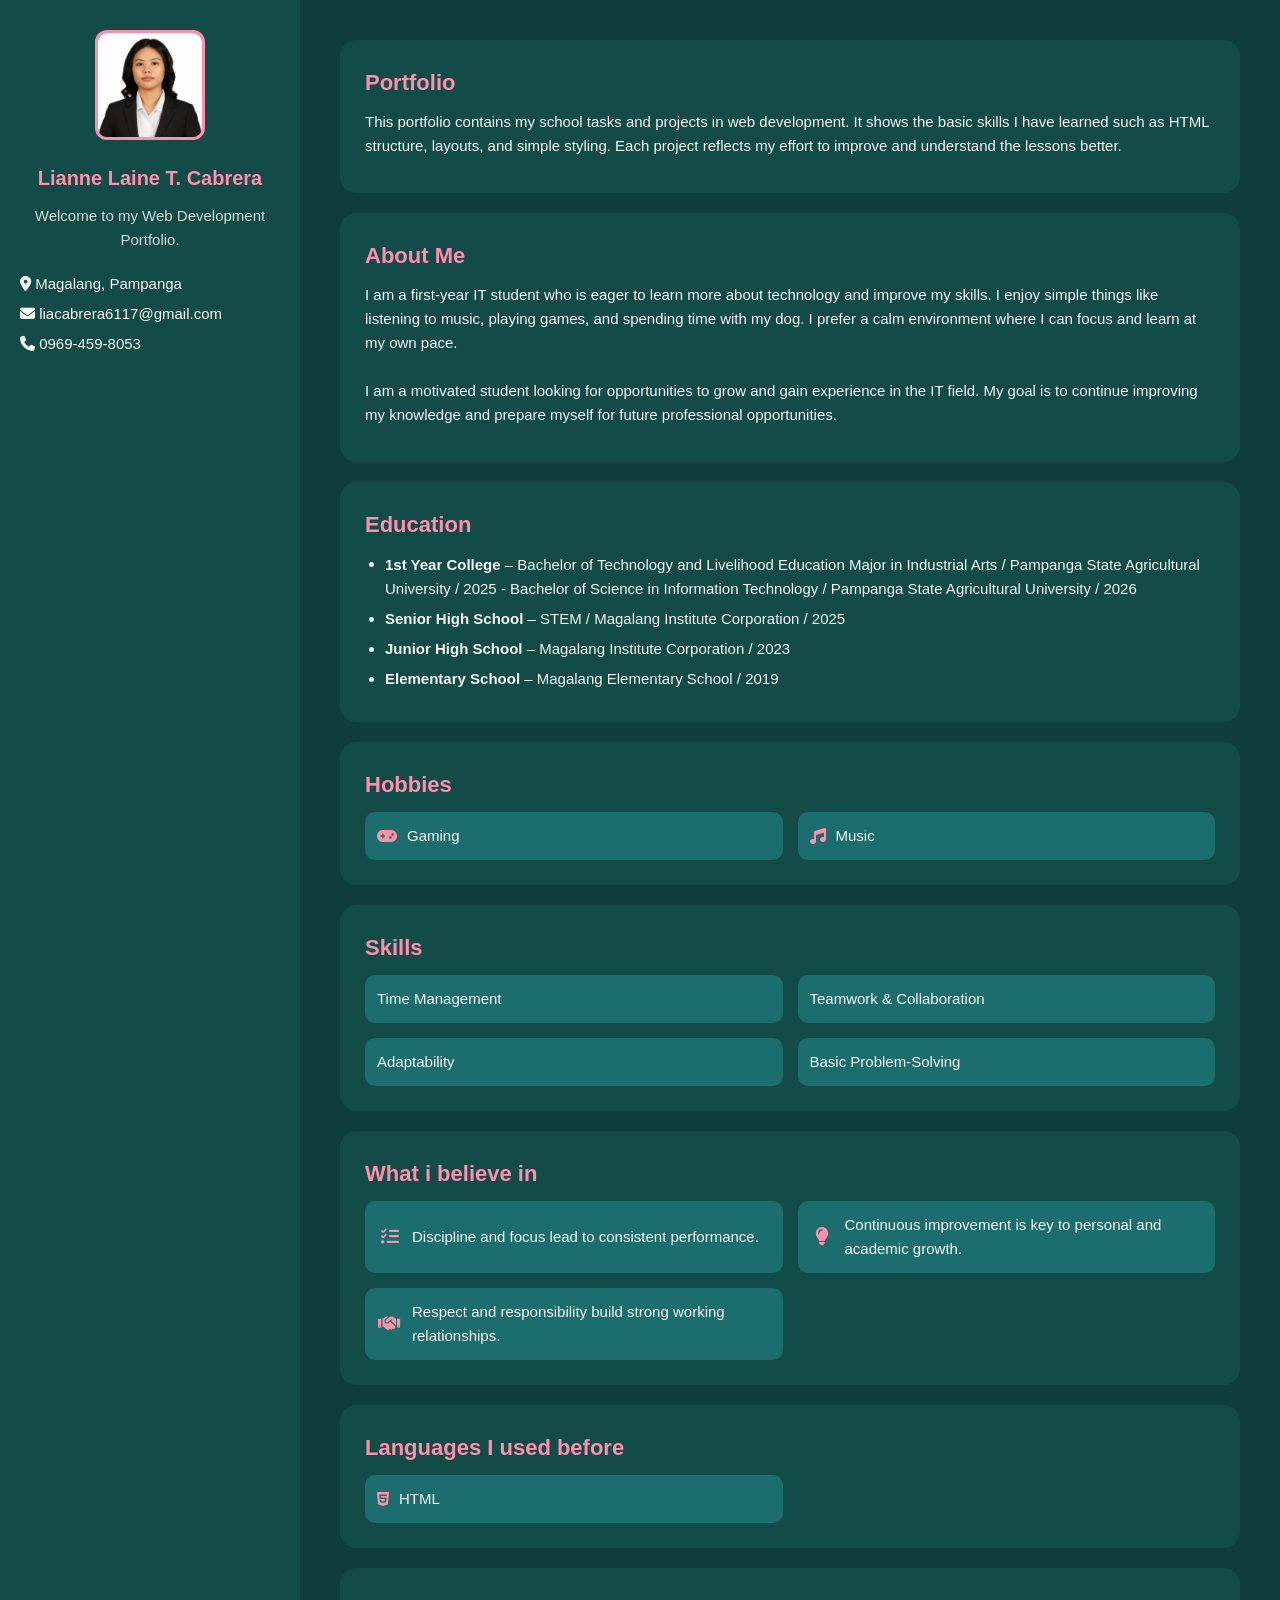
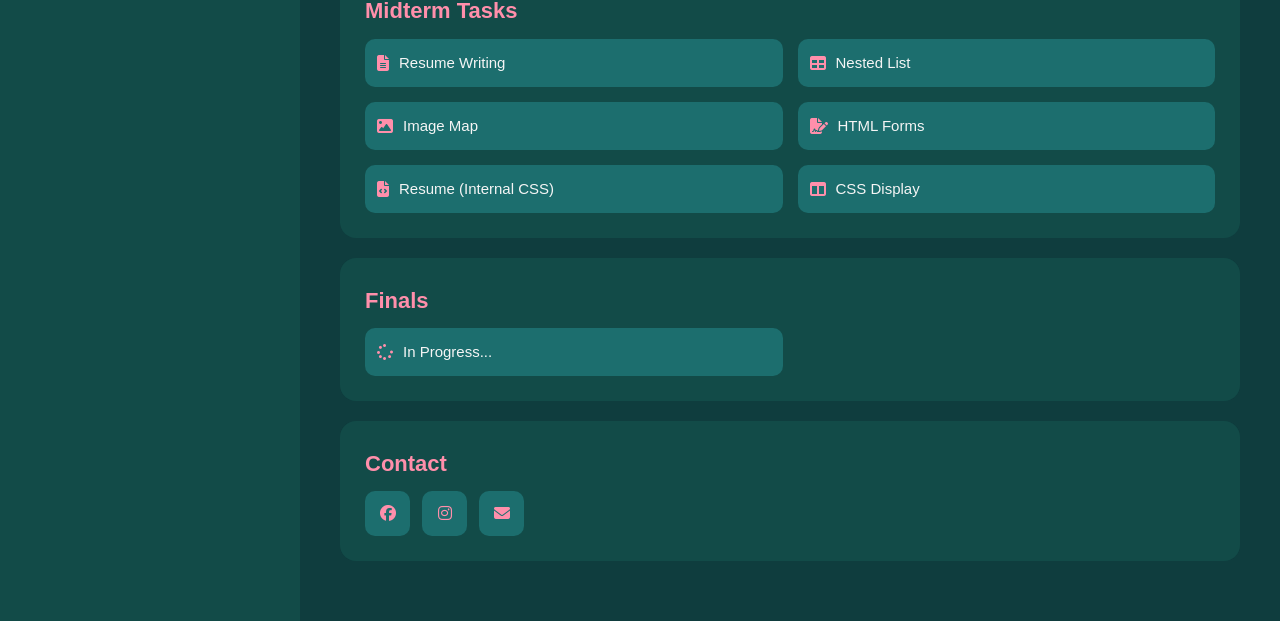
==== index.html @ 60ce7690 "Update index.html" ====
<!DOCTYPE html>
<html lang="en">
<head>
<meta charset="UTF-8">
<meta name="viewport" content="width=device-width, initial-scale=1.0">
<title>Portfolio - Lianne Cabrera</title>

<link rel="stylesheet" href="https://cdnjs.cloudflare.com/ajax/libs/font-awesome/6.6.0/css/all.min.css">

<style>
* {
    margin: 0;
    padding: 0;
    box-sizing: border-box;
}

body {
    background: #0f3d3e;
    color: #f5f5f5;
    font-family: 'Segoe UI', sans-serif;
    font-size: 15px;
    line-height: 1.6;
}

.container {
    display: flex;
    min-height: 100vh;
}

.sidebar {
    width: 300px;
    background: rgba(19, 78, 74, 0.85);
    backdrop-filter: blur(10px);
    padding: 30px 20px;
    text-align: center;
}

.sidebar img {
    width: 110px;
    height: 110px;
    border-radius: 12px;
    object-fit: cover;
    border: 3px solid #ff8fab;
    margin-bottom: 15px;
}

.sidebar h2 {
    color: #ff8fab;
    font-size: 20px;
    margin-bottom: 5px;
}

.sidebar .welcome {
    opacity: 0.85;
    margin: 10px 0 15px;
}

.info {
    text-align: left;
    margin-top: 20px;
}

.info p {
    margin: 6px 0;
}

.content {
    flex: 1;
    padding: 40px;
}

.section {
    background: rgba(19, 78, 74, 0.85);
    backdrop-filter: blur(10px);
    padding: 25px;
    border-radius: 16px;
    margin-bottom: 20px;
    transition: 0.3s;
}

.section:hover {
    transform: translateY(-4px);
    box-shadow: 0 8px 20px rgba(0,0,0,0.4);
}

.section h2 {
    color: #ff8fab;
    font-size: 22px;
    margin-bottom: 10px;
}

p {
    margin-bottom: 10px;
}

.grid {
    display: grid;
    grid-template-columns: repeat(2, 1fr);
    gap: 15px;
}

.box,
.project-box,
.belief-box {
    background: #1c6e6e;
    padding: 12px;
    border-radius: 10px;
    display: flex;
    align-items: center;
    gap: 10px;
    text-decoration: none;
    color: #f5f5f5;
    transition: 0.25s;
}

.box i,
.project-box i {
    color: #ff8fab;
    font-size: 16px;
}

.belief-box {
    text-align: left;
}

.belief-box i {
    color: #ff8fab;
    font-size: 18px;
    min-width: 25px;
    text-align: center;
}

.belief-box p {
    margin: 0;
}

.box:hover,
.project-box:hover,
.belief-box:hover {
    background: #ff8fab;
    color: #0f3d3e;
    transform: translateY(-2px);
}

.box:hover i,
.project-box:hover i,
.belief-box:hover i {
    color: #0f3d3e;
}

.contact-grid {
    display: flex;
    gap: 12px;
}

.contact-grid .project-box {
    width: 45px;
    height: 45px;
    justify-content: center;
}

ul {
    padding-left: 20px;
}

li {
    margin-bottom: 6px;
}

@media (max-width: 900px) {
    .container {
        flex-direction: column;
    }

    .sidebar {
        width: 100%;
    }

    .content {
        padding: 20px;
    }

    .grid {
        grid-template-columns: 1fr;
    }

    .contact-grid {
        justify-content: center;
    }
}
</style>
</head>

<body>

<div class="container">

    <div class="sidebar">

        <img src="./images/maw.PNG">

        <h2>Lianne Laine T. Cabrera</h2>

        <p class="welcome">
            Welcome to my Web Development Portfolio.
        </p>

        <div class="info">
            <p><i class="fas fa-map-marker-alt"></i> Magalang, Pampanga</p>
            <p><i class="fas fa-envelope"></i> liacabrera6117@gmail.com</p>
            <p><i class="fas fa-phone"></i> 0969-459-8053</p>
        </div>
    </div>

    <div class="content">

        <div class="section">
            <h2>Portfolio</h2>
            <p>This portfolio contains my school tasks and projects in web development. It shows the basic skills I have learned such as HTML structure, layouts, and simple styling. Each project reflects my effort to improve and understand the lessons better.</p>
        </div>

     <div class="section">
            <h2>About Me</h2>
            <p>
                I am a first-year IT student who is eager to learn more about technology and improve my skills. I enjoy simple things like listening to music, playing games, and spending time with my dog. I prefer a calm environment where I can focus and learn at my own pace.
                <br><br>
                I am a motivated student looking for opportunities to grow and gain experience in the IT field. My goal is to continue improving my knowledge and prepare myself for future professional opportunities.
            </p>
        </div>

        <div class="section">
            <h2>Education</h2>
            <ul>
                <li><strong>1st Year College</strong> – Bachelor of Technology and Livelihood Education Major in Industrial Arts / Pampanga State Agricultural University / 2025 - Bachelor of Science in Information Technology / Pampanga State Agricultural University / 2026</li>
                <li><strong>Senior High School</strong> – STEM / Magalang Institute Corporation / 2025</li>
                <li><strong>Junior High School</strong> – Magalang Institute Corporation / 2023</li>
                <li><strong>Elementary School</strong> – Magalang Elementary School / 2019</li>
            </ul>
        </div>

        <div class="section">
            <h2>Hobbies</h2>
            <div class="grid">
                <div class="box"><i class="fas fa-gamepad"></i> Gaming</div>
                <div class="box"><i class="fas fa-music"></i> Music</div>
            </div>
        </div>

        <div class="section">
            <h2>Skills</h2>
            <div class="grid">
                <div class="box">Time Management</div>
                <div class="box">Teamwork & Collaboration</div>
                <div class="box">Adaptability</div>
                <div class="box">Basic Problem-Solving</div>
            </div>
        </div>

        <div class="section">
            <h2>What i believe in</h2>
            <div class="grid">
                <div class="belief-box">
                    <i class="fas fa-tasks"></i>
                    <p>Discipline and focus lead to consistent performance.</p>
                </div>
                
                <div class="belief-box">
                    <i class="fas fa-lightbulb"></i>
                    <p>Continuous improvement is key to personal and academic growth.</p>
                </div>

                <div class="belief-box">
                    <i class="fas fa-handshake"></i>
                    <p>Respect and responsibility build strong working relationships.</p>
                </div>
            </div>
        </div>

        <div class="section">
            <h2>Languages I used before</h2>
            <div class="grid">
                <div class="box"><i class="fab fa-html5"></i> HTML</div>
            </div>
        </div>
        
        <div class="section">
            <h2>Midterm Tasks</h2>
            <div class="grid">
                <a href="https://liacabreraa.github.io/WS101/LLTCCodes/ResumeLLTC.html" class="project-box"><i class="fas fa-file-alt"></i>Resume Writing</a>
                <a href="https://liacabreraa.github.io/WS101/LLTCCodes/MTLabTask2NL.html" class="project-box"><i class="fas fa-table"></i>Nested List</a>
                <a href="https://liacabreraa.github.io/WS101/LLTCCodes/MTLabTask3ImgMap.html" class="project-box"><i class="fas fa-image"></i>Image Map</a>
                <a href="https://liacabreraa.github.io/WS101/LLTCCodes/MTLT4HTMLForms.html" class="project-box"><i class="fas fa-file-signature"></i>HTML Forms</a>
                <a href="https://liacabreraa.github.io/WS101/LLTCCodes/LLTCResumeCSS.html" class="project-box"><i class="fas fa-file-code"></i> Resume (Internal CSS)</a>
                <a href="https://liacabreraa.github.io/WS101/LLTCCodes/MTLT6CSSDisplay.html" class="project-box"><i class="fas fa-columns"></i>CSS Display</a>
            </div>
        </div>

     <div class="section">
            <h2>Finals</h2>
            <div class="grid">
                <div class="project-box"><i class="fas fa-spinner fa-spin"></i> In Progress...</div>
            </div>
        </div>

        <div class="section">
            <h2>Contact</h2>
            <div class="contact-grid">
                <a href="https://www.facebook.com/cabreralia.01" class="project-box"><i class="fab fa-facebook"></i></a>
                <a href="https://www.instagram.com/snjsjdjsjweujsjsilyws/" class="project-box"><i class="fab fa-instagram"></i></a>
                <a href="https://mail.google.com/mail/?view=cm&fs=1&to=liacabrera6117@gmail.com" class="project-box"><i class="fas fa-envelope"></i></a>
            </div>
        </div>
        
    </div>
</div>

</body>
</html>
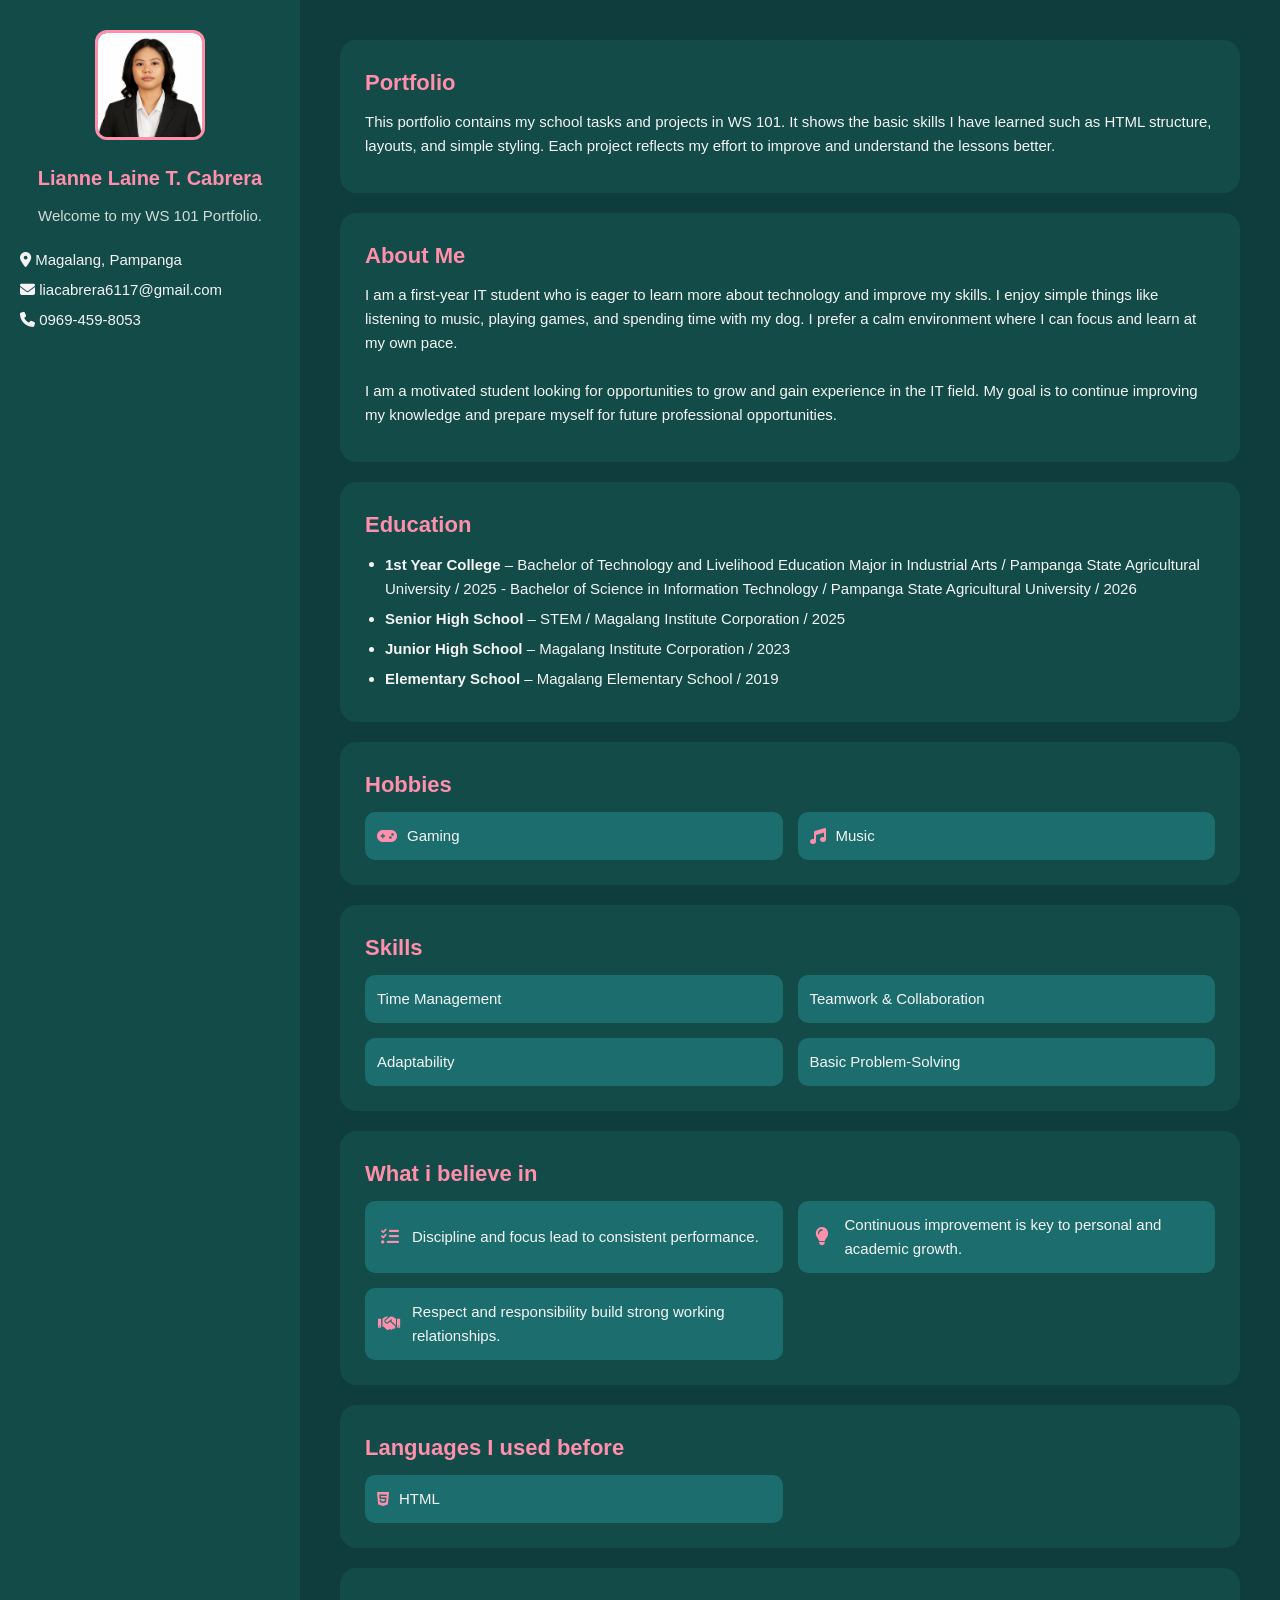
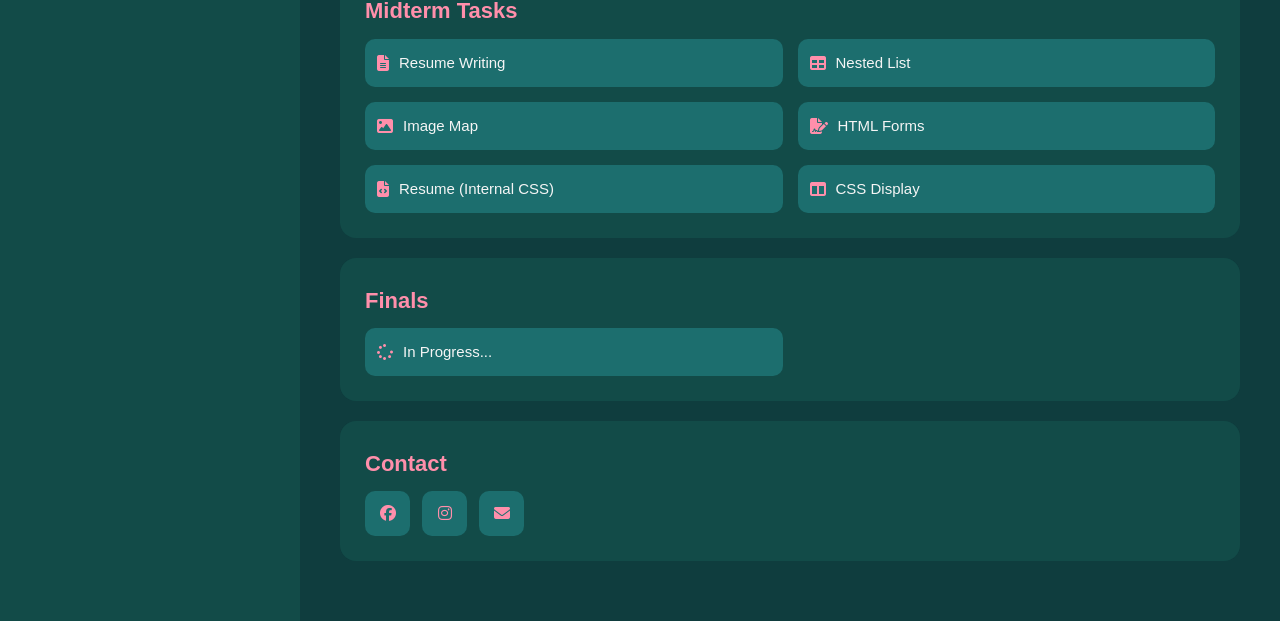
==== commit 0391a3d7: "Update index.html" ====
--- a/index.html
+++ b/index.html
@@ -197,12 +197,12 @@
 
     <div class="sidebar">
 
-        <img src="./images/maw.PNG">
+        <img src="images/maw.PNG">
 
         <h2>Lianne Laine T. Cabrera</h2>
 
         <p class="welcome">
-            Welcome to my Web Development Portfolio.
+            Welcome to my WS 101 Portfolio.
         </p>
 
         <div class="info">
@@ -216,7 +216,7 @@
 
         <div class="section">
             <h2>Portfolio</h2>
-            <p>This portfolio contains my school tasks and projects in web development. It shows the basic skills I have learned such as HTML structure, layouts, and simple styling. Each project reflects my effort to improve and understand the lessons better.</p>
+            <p>This portfolio contains my school tasks and projects in WS 101. It shows the basic skills I have learned such as HTML structure, layouts, and simple styling. Each project reflects my effort to improve and understand the lessons better.</p>
         </div>
 
      <div class="section">
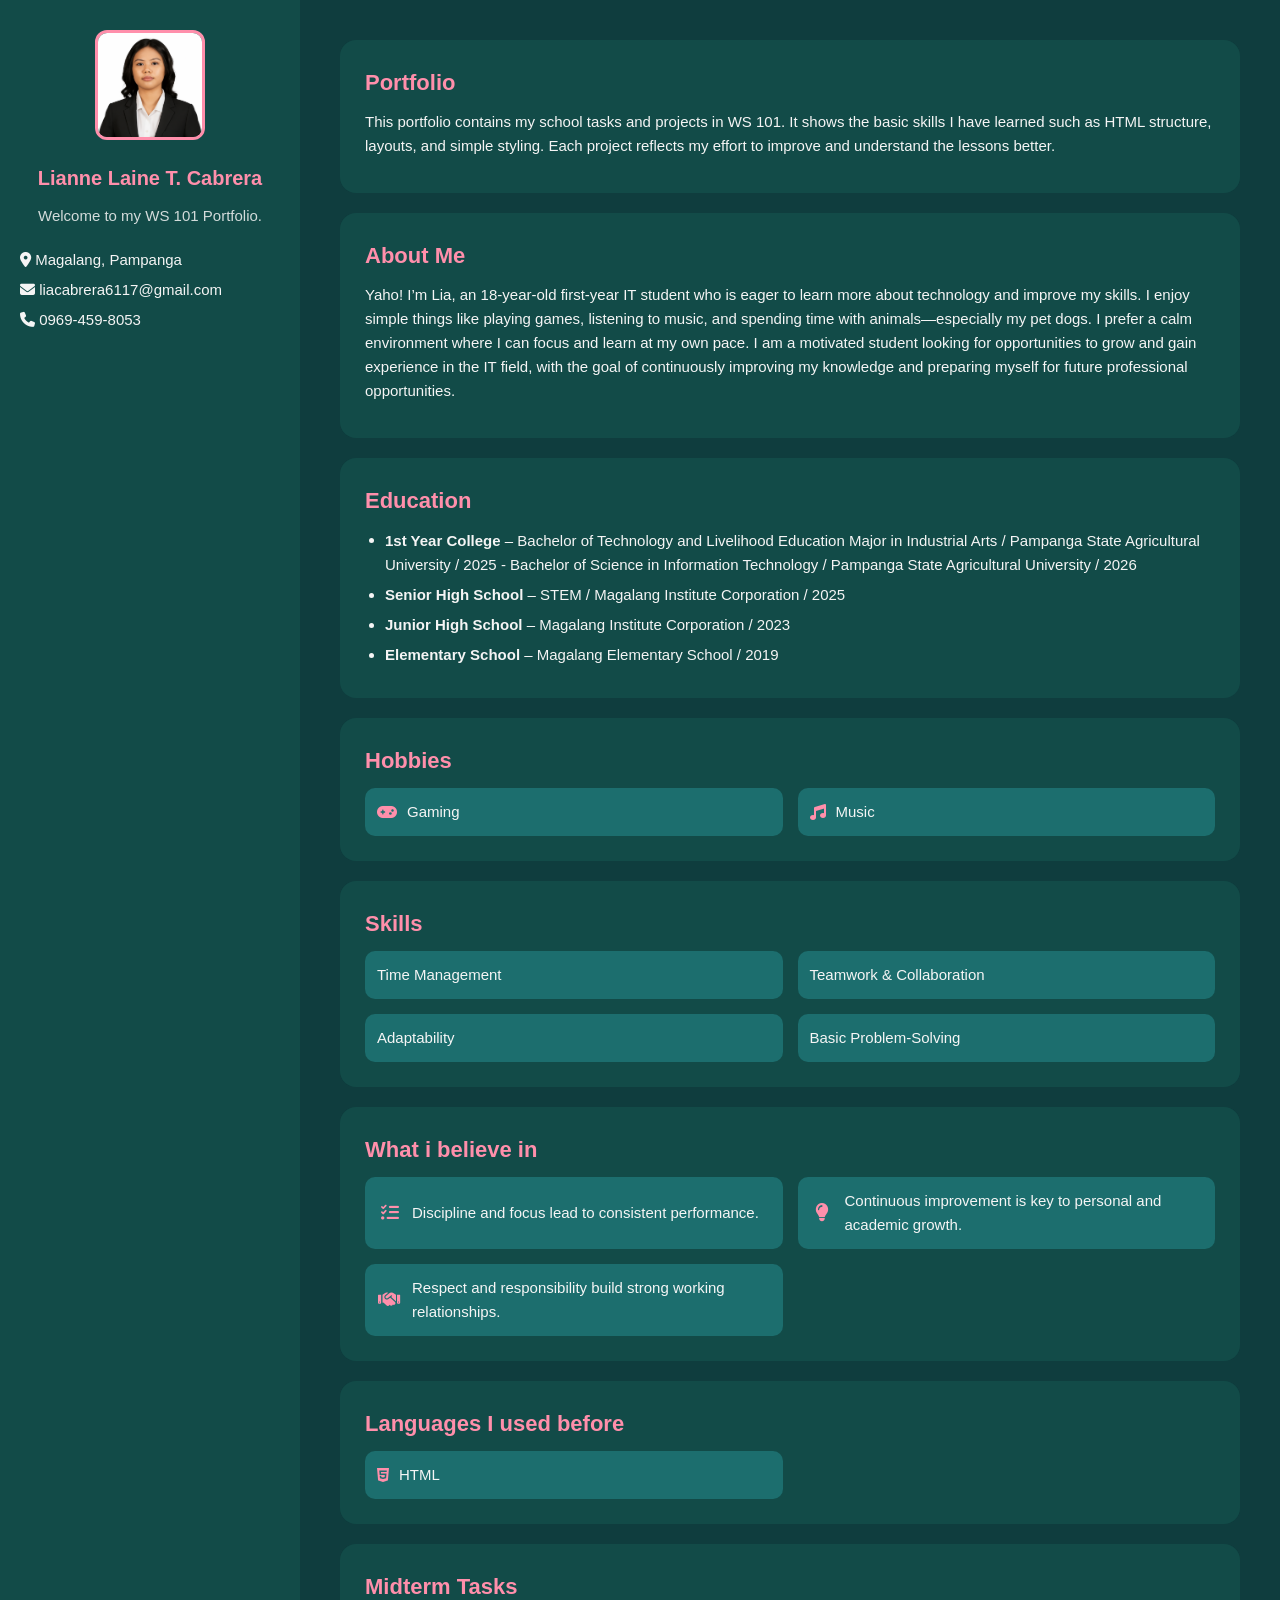
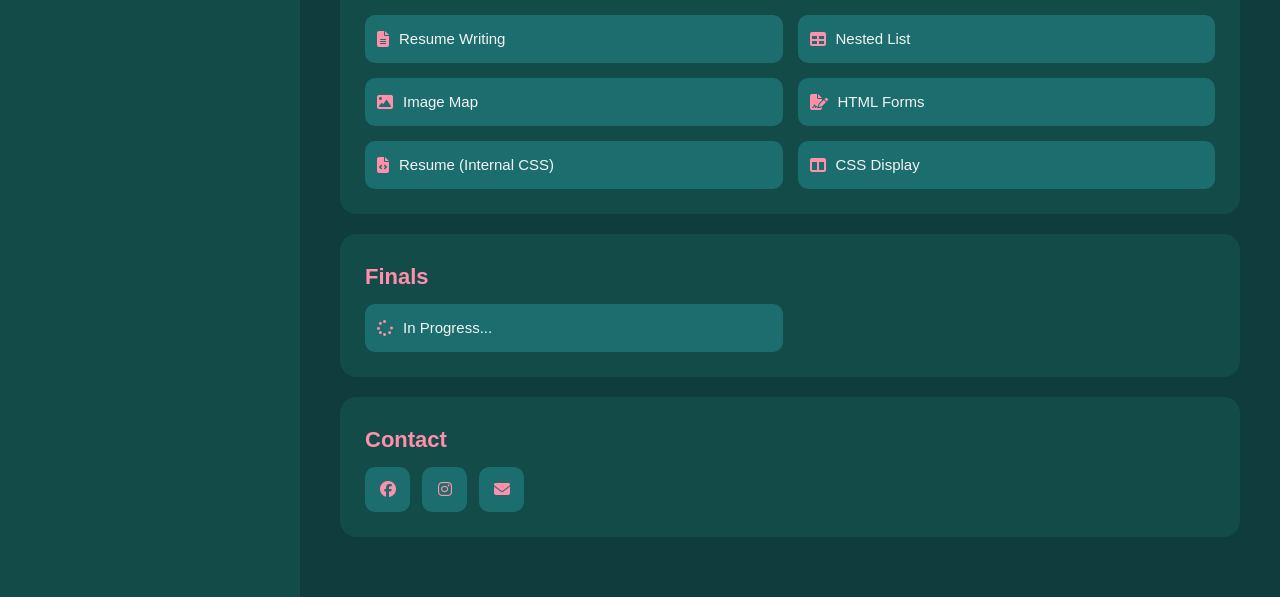
==== commit cc4a93b9: "Update index.html" ====
--- a/index.html
+++ b/index.html
@@ -221,10 +221,7 @@
 
      <div class="section">
             <h2>About Me</h2>
-            <p>
-                I am a first-year IT student who is eager to learn more about technology and improve my skills. I enjoy simple things like listening to music, playing games, and spending time with my dog. I prefer a calm environment where I can focus and learn at my own pace.
-                <br><br>
-                I am a motivated student looking for opportunities to grow and gain experience in the IT field. My goal is to continue improving my knowledge and prepare myself for future professional opportunities.
+            <p> Yaho! I’m Lia, an 18-year-old first-year IT student who is eager to learn more about technology and improve my skills. I enjoy simple things like playing games, listening to music, and spending time with animals—especially my pet dogs. I prefer a calm environment where I can focus and learn at my own pace. I am a motivated student looking for opportunities to grow and gain experience in the IT field, with the goal of continuously improving my knowledge and preparing myself for future professional opportunities.
             </p>
         </div>
 
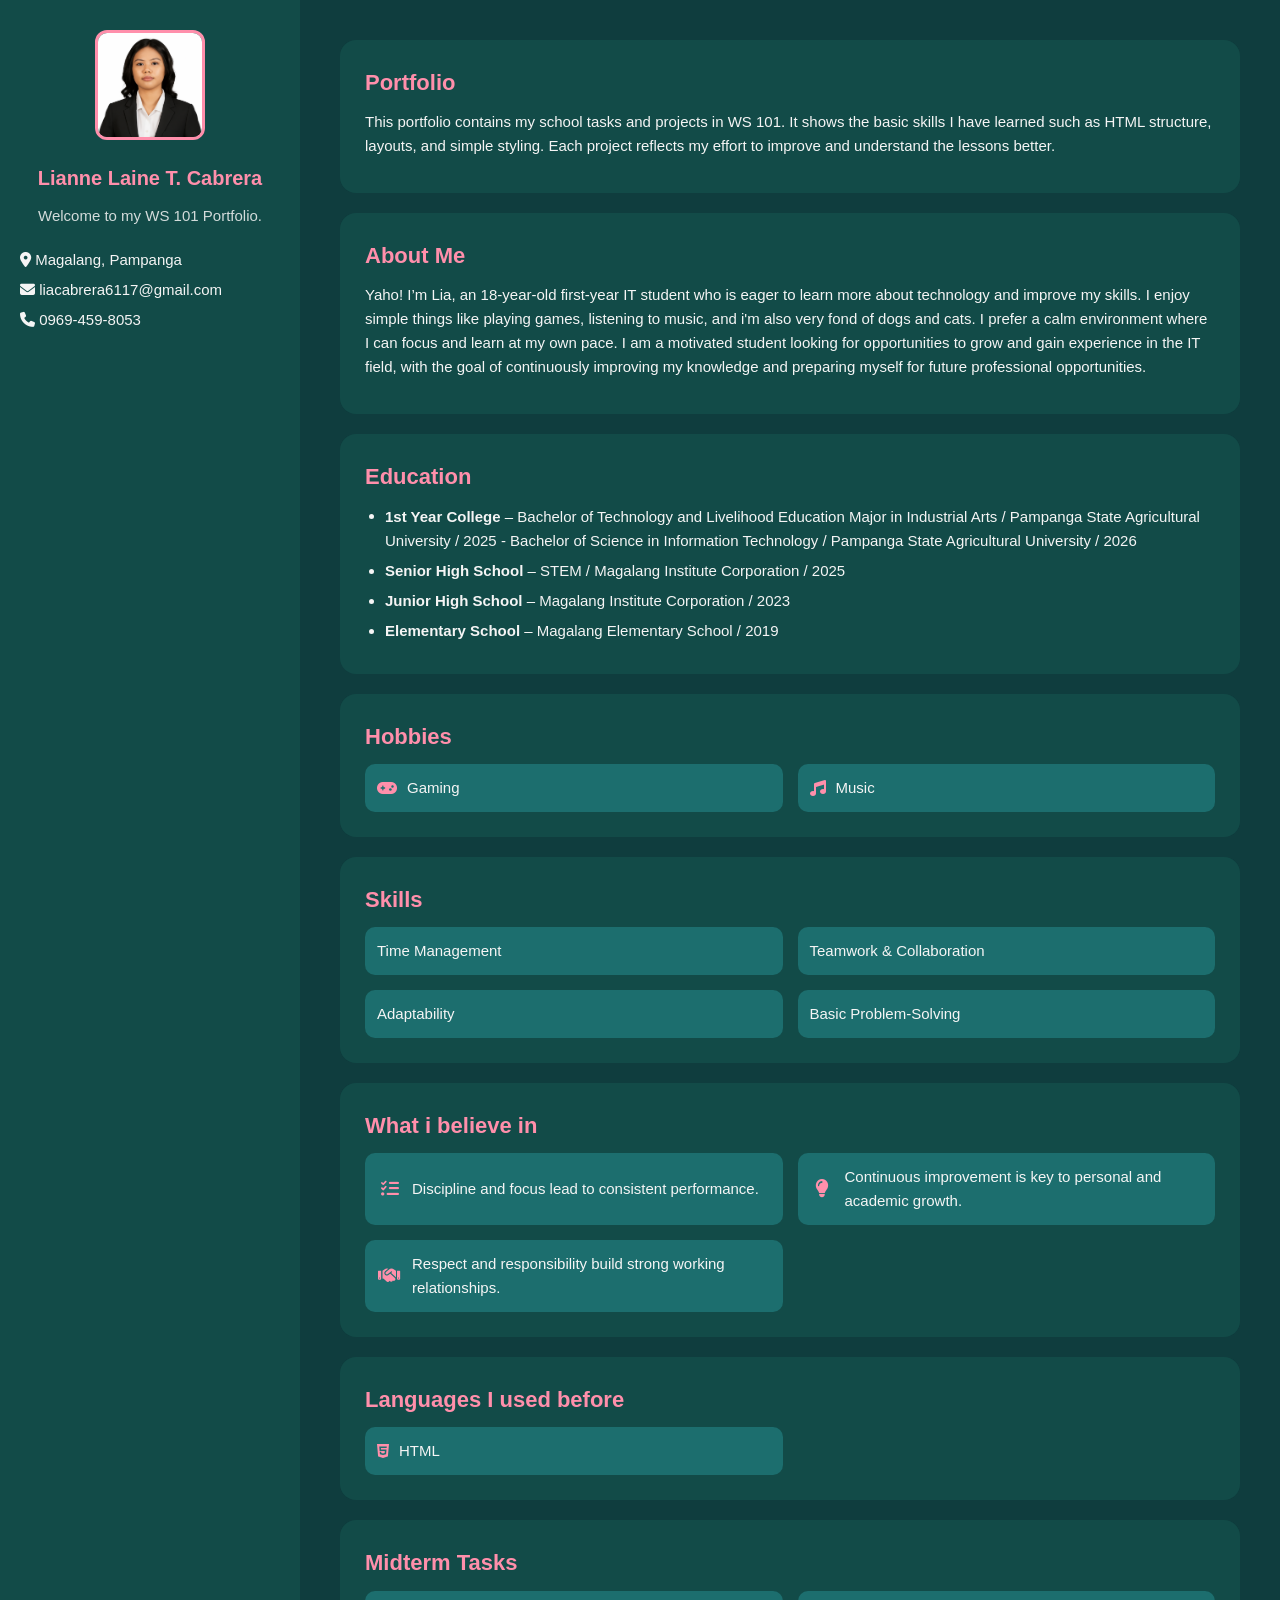
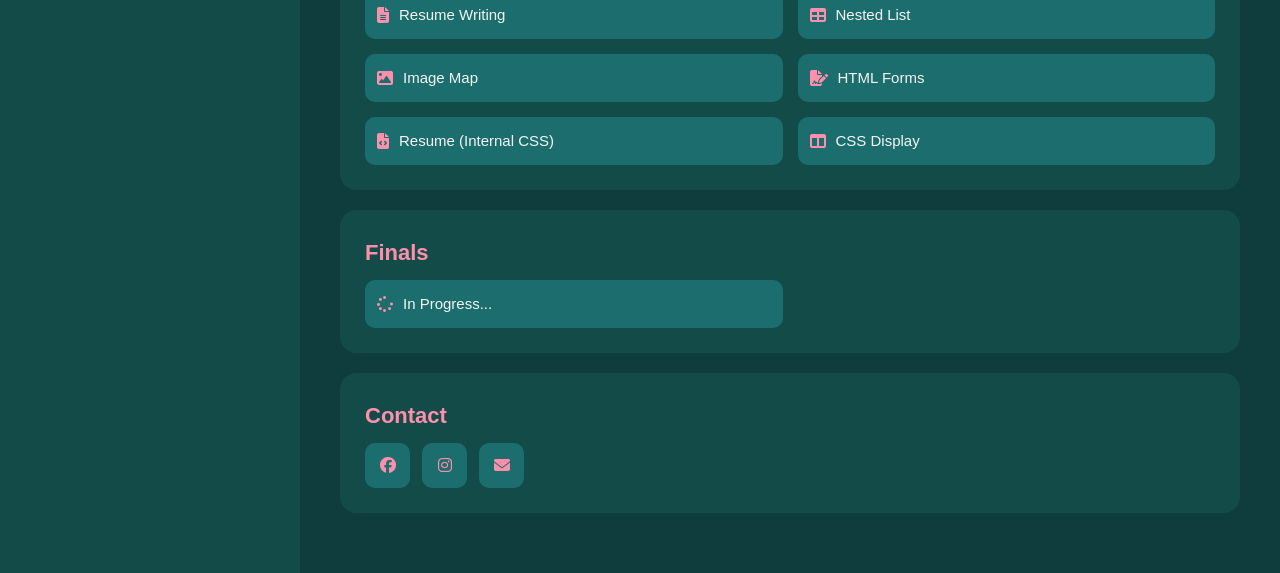
==== commit be4659d6: "Update index.html" ====
--- a/index.html
+++ b/index.html
@@ -221,7 +221,7 @@
 
      <div class="section">
             <h2>About Me</h2>
-            <p> Yaho! I’m Lia, an 18-year-old first-year IT student who is eager to learn more about technology and improve my skills. I enjoy simple things like playing games, listening to music, and spending time with animals—especially my pet dogs. I prefer a calm environment where I can focus and learn at my own pace. I am a motivated student looking for opportunities to grow and gain experience in the IT field, with the goal of continuously improving my knowledge and preparing myself for future professional opportunities.
+            <p> Yaho! I’m Lia, an 18-year-old first-year IT student who is eager to learn more about technology and improve my skills. I enjoy simple things like playing games, listening to music, and i'm also very fond of dogs and cats. I prefer a calm environment where I can focus and learn at my own pace. I am a motivated student looking for opportunities to grow and gain experience in the IT field, with the goal of continuously improving my knowledge and preparing myself for future professional opportunities.
             </p>
         </div>
 
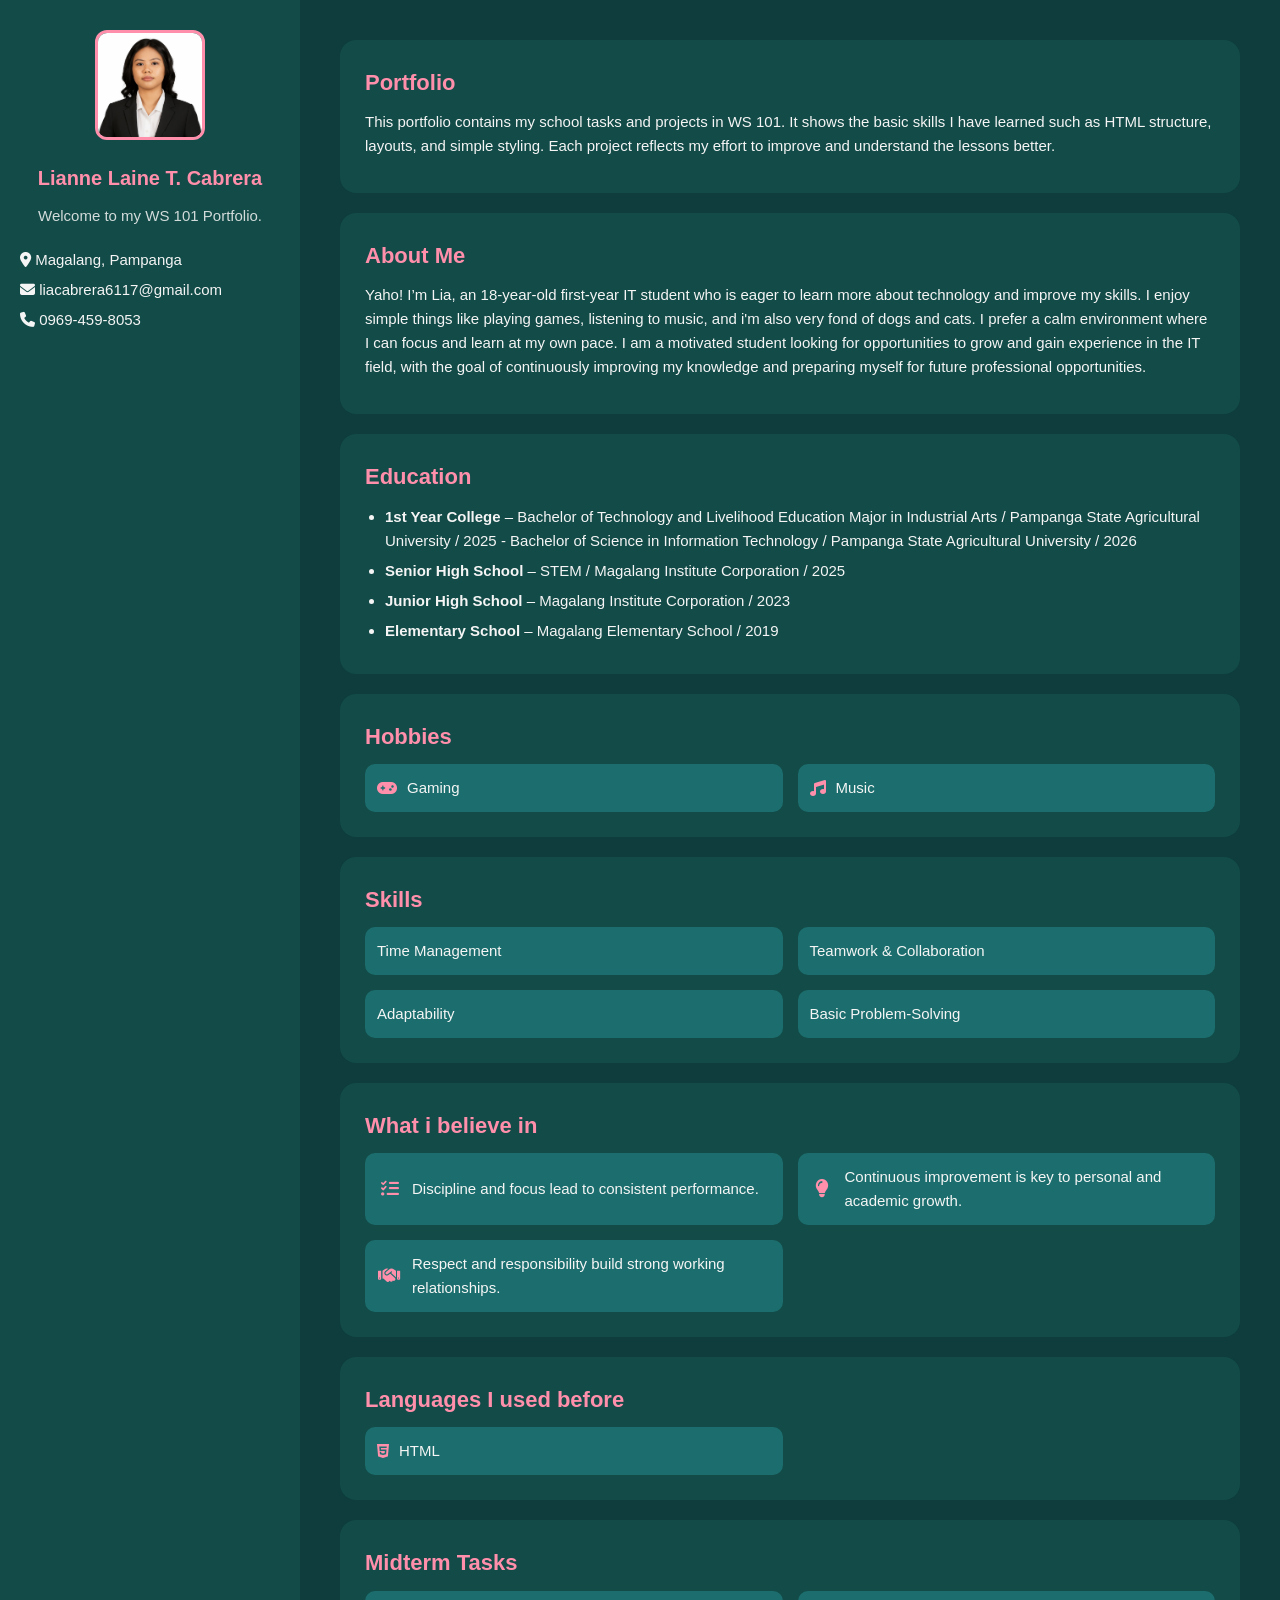
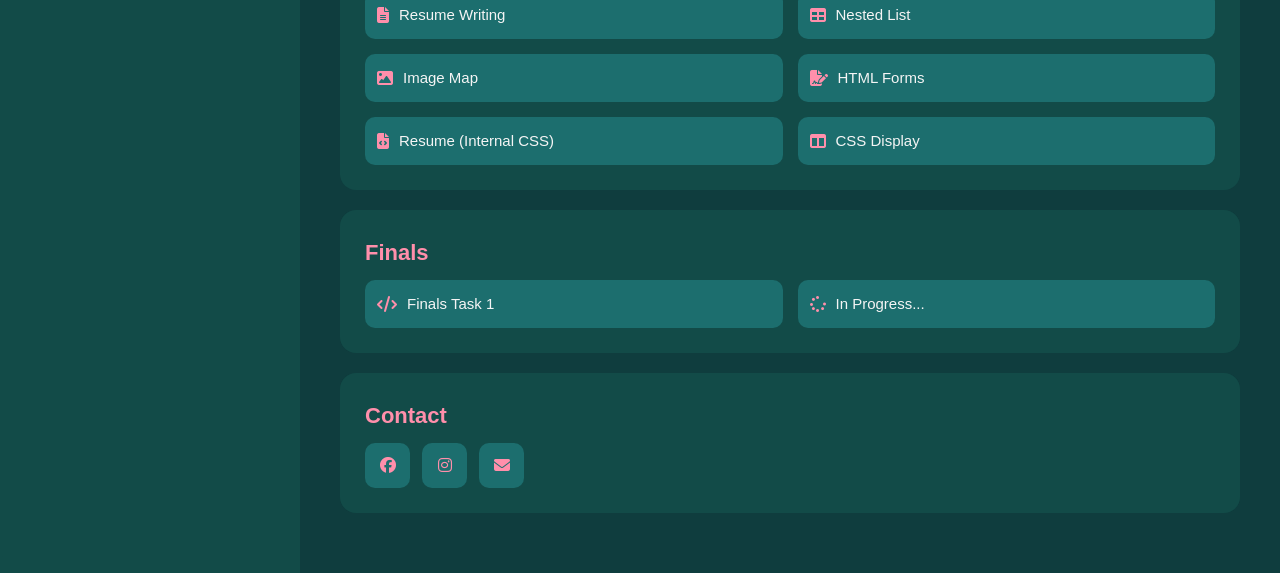
==== commit 24f7260e: "Update index.html" ====
--- a/index.html
+++ b/index.html
@@ -292,12 +292,18 @@
             </div>
         </div>
 
-     <div class="section">
-            <h2>Finals</h2>
-            <div class="grid">
-                <div class="project-box"><i class="fas fa-spinner fa-spin"></i> In Progress...</div>
-            </div>
-        </div>
+    <div class="section">
+        <h2>Finals</h2>
+        <div class="grid">
+        <a href="https://liacabreraa.github.io/WS101/codes/finalsTask1.html" class="project-box">
+            <i class="fas fa-code"></i> Finals Task 1
+        </a>
+
+        <div class="project-box">
+            <i class="fas fa-spinner fa-spin"></i> In Progress...
+        </div>
+    </div>
+</div>
 
         <div class="section">
             <h2>Contact</h2>
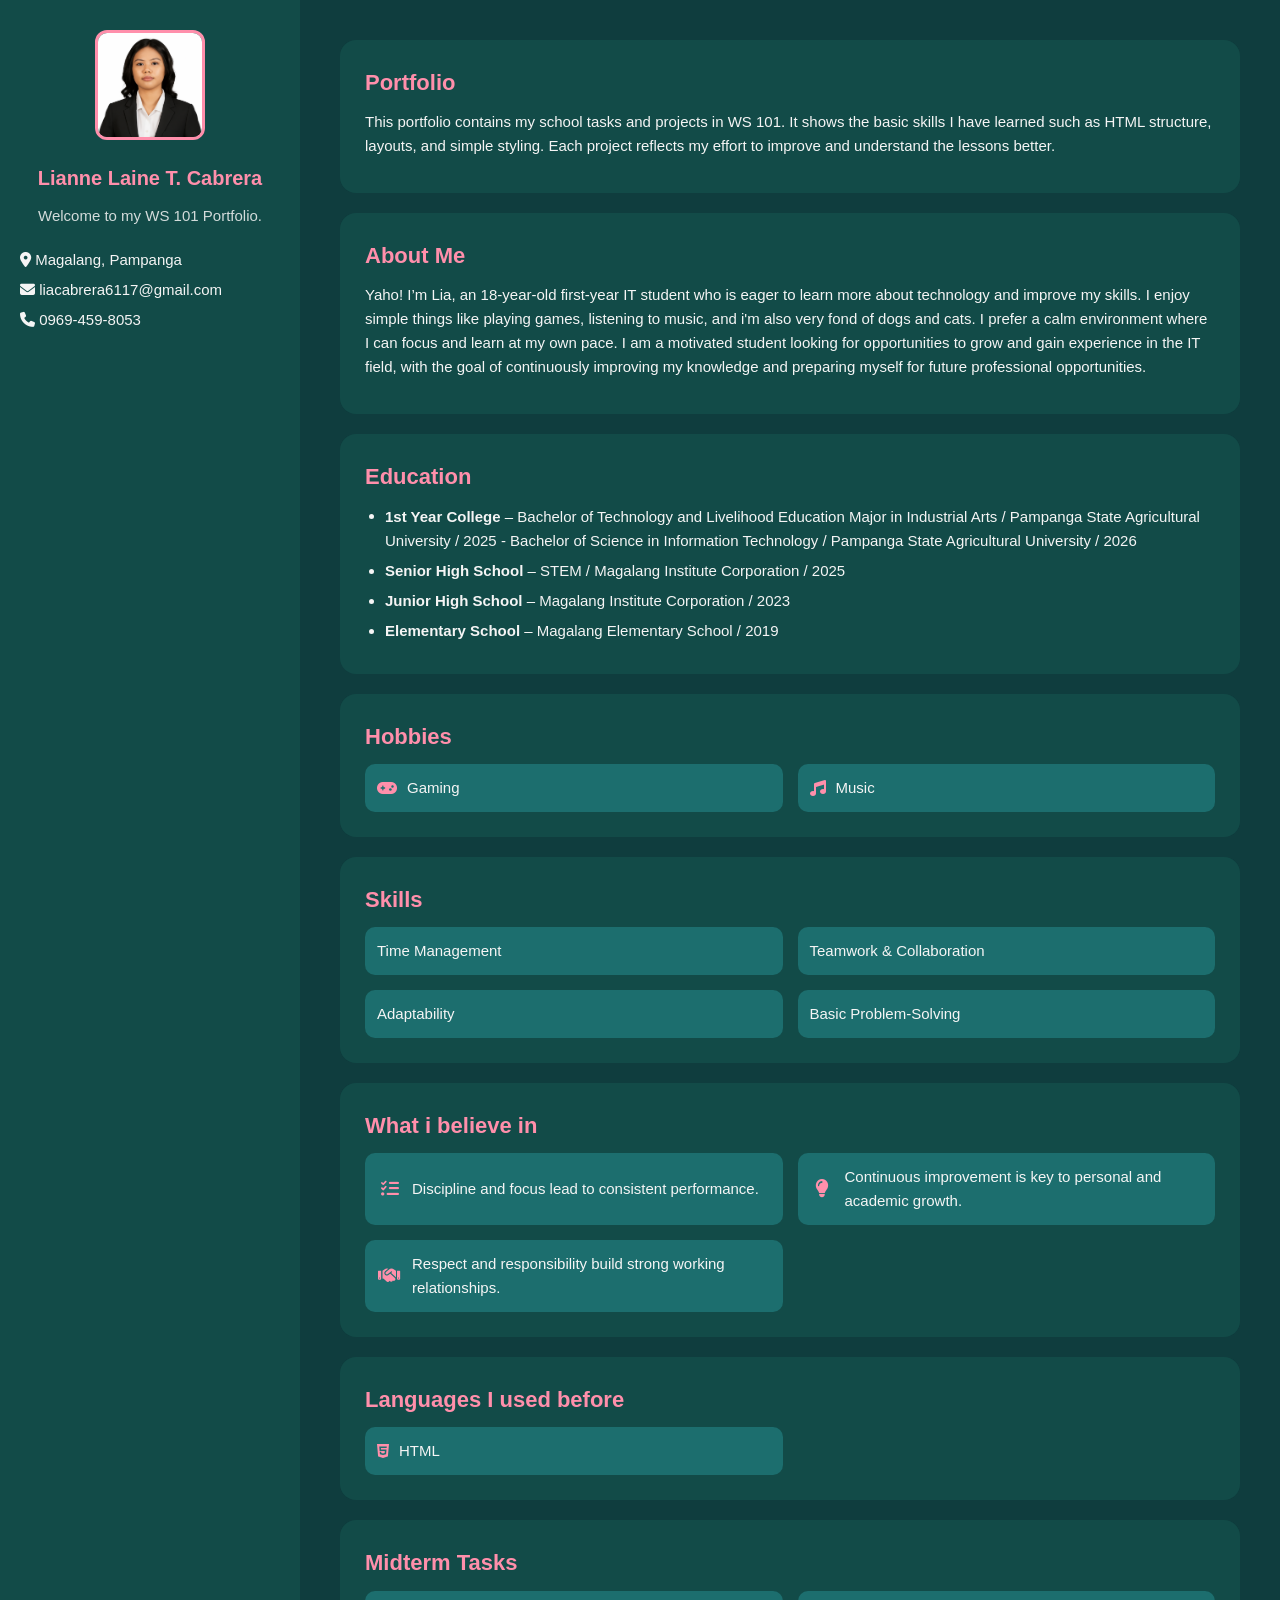
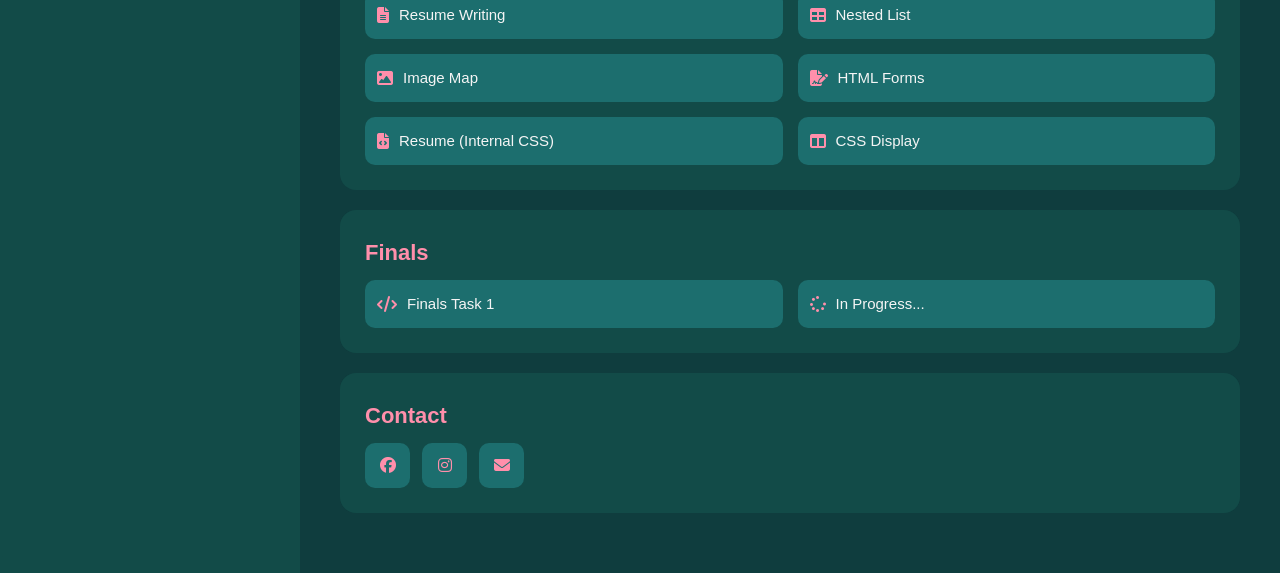
==== commit 122c3453: "Update index.html" ====
--- a/index.html
+++ b/index.html
@@ -295,7 +295,7 @@
     <div class="section">
         <h2>Finals</h2>
         <div class="grid">
-        <a href="https://liacabreraa.github.io/WS101/codes/finalsTask1.html" class="project-box">
+        <a href="https://liacabreraa.github.io/WS101/codes/index.html" class="project-box">
             <i class="fas fa-code"></i> Finals Task 1
         </a>
 
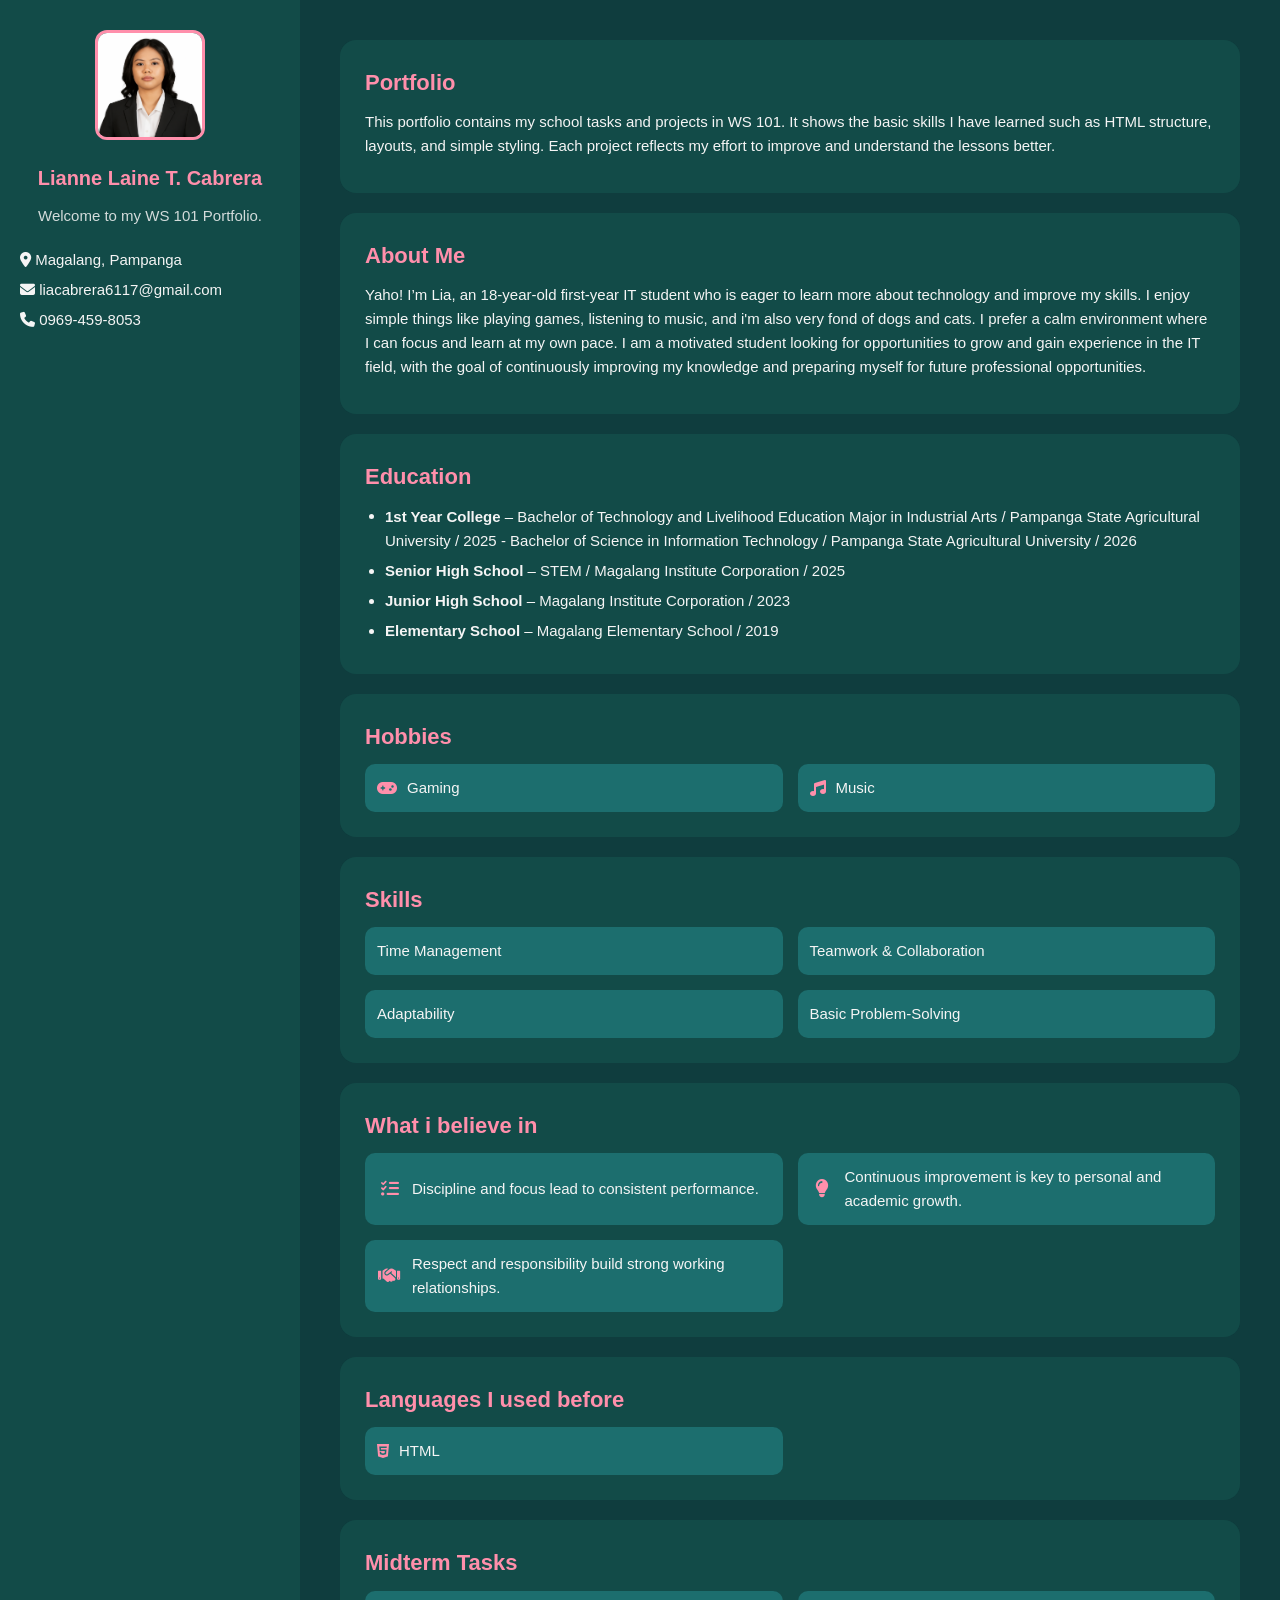
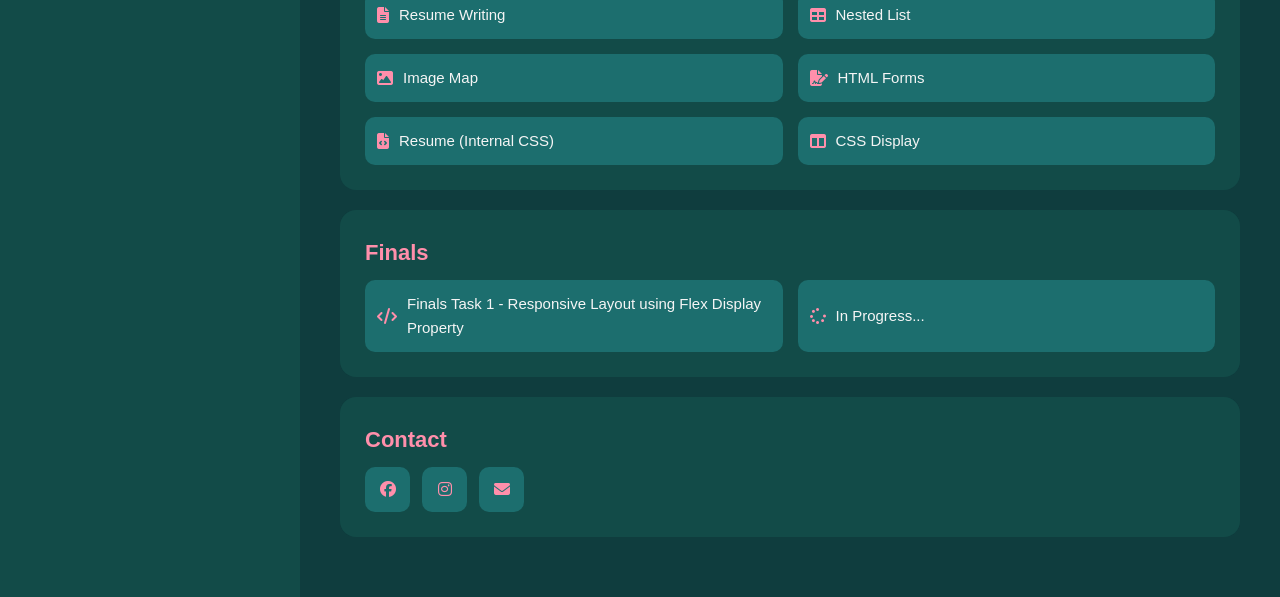
==== commit f0b72d4d: "Update index.html" ====
--- a/index.html
+++ b/index.html
@@ -295,9 +295,7 @@
     <div class="section">
         <h2>Finals</h2>
         <div class="grid">
-        <a href="https://liacabreraa.github.io/WS101/codes/index.html" class="project-box">
-            <i class="fas fa-code"></i> Finals Task 1
-        </a>
+        <a href="https://liacabreraa.github.io/WS101/codes/index.html" class="project-box"><i class="fas fa-code"></i> Finals Task 1 - Responsive Layout using Flex Display Property</a>
 
         <div class="project-box">
             <i class="fas fa-spinner fa-spin"></i> In Progress...
